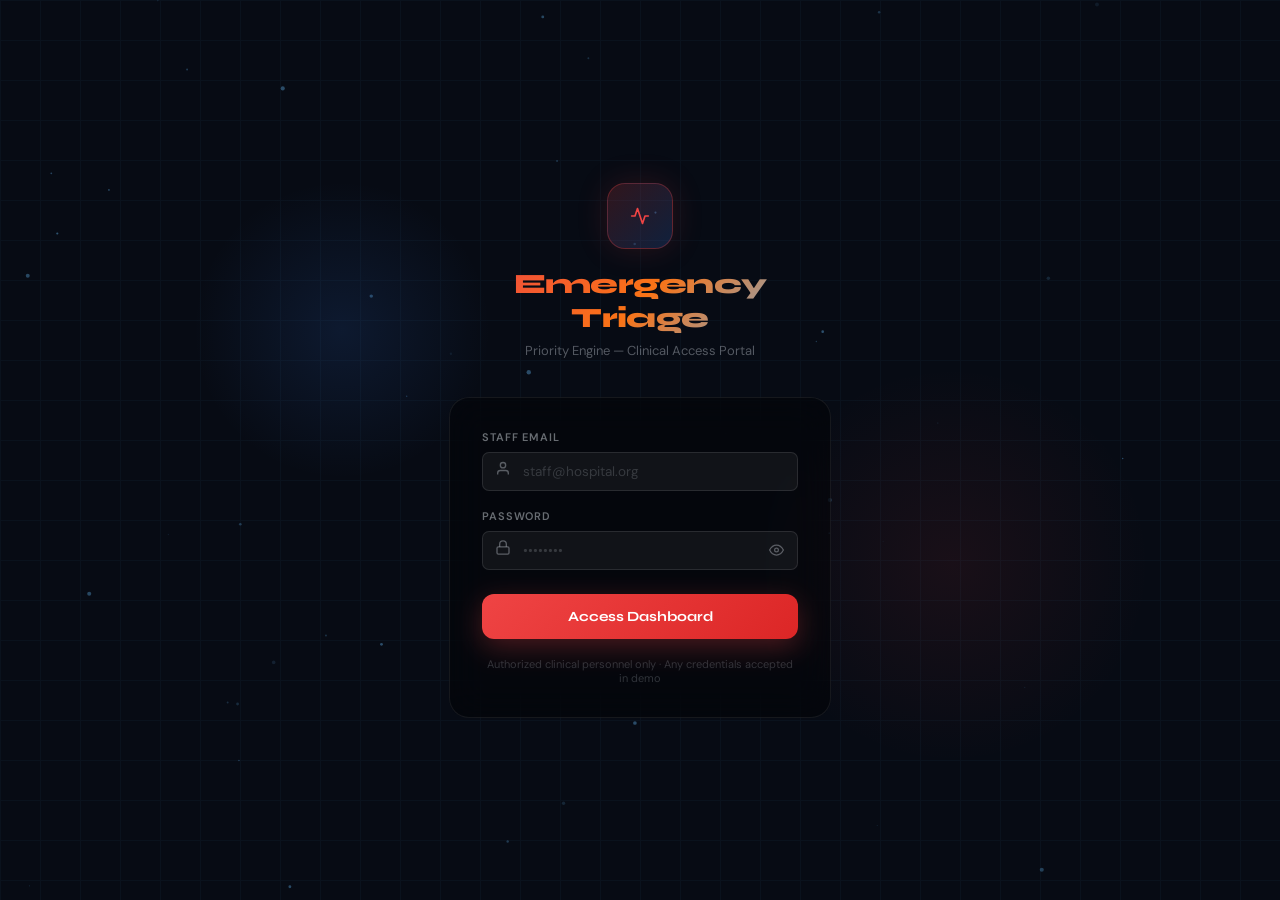
==== frontend/login.html @ f2943d5f "Triage Engine with Spring Boot" ====
<!DOCTYPE html>
<html lang="en">
<head>
  <meta charset="UTF-8" />
  <meta name="viewport" content="width=device-width, initial-scale=1.0" />
  <title>Emergency Triage — Clinical Access Portal</title>
  <meta name="description" content="Secure login for Emergency Triage Priority Engine clinical staff." />
  <link rel="stylesheet" href="style.css" />
  <script>
    // Already logged in? Go to dashboard
    (function(){
      if (localStorage.getItem('triage_user')) window.location.href = 'index.html';
    })();
  </script>
</head>
<body>
<div class="login-page" id="login-page">
  <canvas id="login-canvas" class="login-canvas"></canvas>
  <div class="login-bg-grid"></div>
  <div class="login-orb-1"></div>
  <div class="login-orb-2"></div>

  <div class="login-box fade-up">
    <!-- Logo -->
    <div class="login-logo">
      <div class="login-logo-icon">
        <svg viewBox="0 0 24 24" fill="none" stroke="currentColor" stroke-width="2" stroke-linecap="round" stroke-linejoin="round">
          <polyline points="22 12 18 12 15 21 9 3 6 12 2 12"/>
        </svg>
      </div>
      <h1 class="login-title">Emergency Triage</h1>
      <p class="login-subtitle">Priority Engine — Clinical Access Portal</p>
    </div>

    <!-- Form Card -->
    <div class="login-form-card">

      <!-- Error message -->
      <div class="login-error" id="login-error" style="display:none"></div>

      <!-- Staff Email -->
      <label class="login-label" for="email">Staff Email</label>
      <div class="login-input-wrap" style="margin-bottom:18px">
        <span class="login-input-icon">
          <svg viewBox="0 0 24 24" fill="none" stroke="currentColor" stroke-width="2">
            <path d="M20 21v-2a4 4 0 0 0-4-4H8a4 4 0 0 0-4 4v2"/>
            <circle cx="12" cy="7" r="4"/>
          </svg>
        </span>
        <input
          type="email" id="email" placeholder="staff@hospital.org"
          class="login-input"
          autocomplete="email"
        />
      </div>

      <!-- Password -->
      <label class="login-label" for="password">Password</label>
      <div class="login-input-wrap" style="margin-bottom:24px; position:relative">
        <span class="login-input-icon">
          <svg viewBox="0 0 24 24" fill="none" stroke="currentColor" stroke-width="2">
            <rect x="3" y="11" width="18" height="11" rx="2" ry="2"/>
            <path d="M7 11V7a5 5 0 0 1 10 0v4"/>
          </svg>
        </span>
        <input
          type="password" id="password" placeholder="••••••••"
          class="login-input-pass"
          autocomplete="current-password"
        />
        <button class="login-password-icon" id="toggle-pass" type="button" title="Toggle password">
          <svg id="eye-icon" viewBox="0 0 24 24" fill="none" stroke="currentColor" stroke-width="2">
            <path d="M1 12s4-8 11-8 11 8 11 8-4 8-11 8-11-8-11-8z"/>
            <circle cx="12" cy="12" r="3"/>
          </svg>
        </button>
      </div>

      <!-- Submit -->
      <button class="btn-login" id="btn-login" type="button">
        Access Dashboard
      </button>

      <p class="login-note">Authorized clinical personnel only · Any credentials accepted in demo</p>
    </div>
  </div>
</div>

<!-- Toast -->
<div class="toast-container" id="toast-container"></div>

<script>
// ── Particle canvas ────────────────────────────────────────────────────
(function() {
  const canvas = document.getElementById('login-canvas');
  const ctx = canvas.getContext('2d');
  function resize() { canvas.width = window.innerWidth; canvas.height = window.innerHeight; }
  resize();
  window.addEventListener('resize', resize);
  const particles = Array.from({ length: 50 }, () => ({
    x: Math.random() * canvas.width,
    y: Math.random() * canvas.height,
    vx: (Math.random() - 0.5) * 0.4,
    vy: (Math.random() - 0.5) * 0.4,
    r: Math.random() * 1.8 + 0.4,
    o: Math.random() * 0.35 + 0.08,
  }));
  function draw() {
    ctx.clearRect(0, 0, canvas.width, canvas.height);
    particles.forEach(p => {
      p.x += p.vx; p.y += p.vy;
      if (p.x < 0) p.x = canvas.width;
      if (p.x > canvas.width) p.x = 0;
      if (p.y < 0) p.y = canvas.height;
      if (p.y > canvas.height) p.y = 0;
      ctx.beginPath();
      ctx.arc(p.x, p.y, p.r, 0, Math.PI * 2);
      ctx.fillStyle = `rgba(99,179,237,${p.o})`;
      ctx.fill();
    });
    requestAnimationFrame(draw);
  }
  draw();
})();

// ── Toggle password ────────────────────────────────────────────────────
const passInput = document.getElementById('password');
const eyeIcon = document.getElementById('eye-icon');
document.getElementById('toggle-pass').addEventListener('click', () => {
  const show = passInput.type === 'password';
  passInput.type = show ? 'text' : 'password';
  eyeIcon.innerHTML = show
    ? '<path d="M17.94 17.94A10.07 10.07 0 0 1 12 20c-7 0-11-8-11-8a18.45 18.45 0 0 1 5.06-5.94"/><path d="M9.9 4.24A9.12 9.12 0 0 1 12 4c7 0 11 8 11 8a18.5 18.5 0 0 1-2.16 3.19"/><line x1="1" y1="1" x2="23" y2="23"/>'
    : '<path d="M1 12s4-8 11-8 11 8 11 8-4 8-11 8-11-8-11-8z"/><circle cx="12" cy="12" r="3"/>';
});

// ── Toast ──────────────────────────────────────────────────────────────
function showToast(type, msg) {
  const cont = document.getElementById('toast-container');
  const t = document.createElement('div');
  t.className = `toast toast-${type} slide-in`;
  t.innerHTML = `
    <span class="toast-icon">
      ${type === 'error'
        ? '<svg width="14" height="14" viewBox="0 0 24 24" fill="none" stroke="currentColor" stroke-width="2"><line x1="18" y1="6" x2="6" y2="18"/><line x1="6" y1="6" x2="18" y2="18"/></svg>'
        : '<svg width="14" height="14" viewBox="0 0 24 24" fill="none" stroke="currentColor" stroke-width="2"><polyline points="20 6 9 16 4 11"/></svg>'}
    </span>
    <span class="toast-msg">${msg}</span>`;
  cont.appendChild(t);
  t.addEventListener('click', () => t.remove());
  setTimeout(() => t.remove(), 4000);
}

// ── Login logic ────────────────────────────────────────────────────────
const btn = document.getElementById('btn-login');
const emailEl = document.getElementById('email');
const errEl = document.getElementById('login-error');

function setLoading(on) {
  if (on) {
    btn.disabled = true;
    btn.innerHTML = `
      <span class="spin" style="width:16px;height:16px;border:2px solid rgba(255,255,255,0.25);border-top-color:#fff;border-radius:50%;display:inline-block"></span>
      Authenticating...`;
  } else {
    btn.disabled = false;
    btn.textContent = 'Access Dashboard';
  }
}

async function doLogin() {
  const email = emailEl.value.trim();
  const pass  = passInput.value;
  errEl.style.display = 'none';
  if (!email || !pass) {
    errEl.textContent = 'Please enter your credentials';
    errEl.style.display = 'block'; return;
  }
  setLoading(true);
  // Demo: try backend, fall back to mock
  try {
    const res = await fetch('http://localhost:8080/api/auth/login', {
      method: 'POST',
      headers: { 'Content-Type': 'application/json' },
      body: JSON.stringify({ email, password: pass }),
      signal: AbortSignal.timeout(3000),
    });
    if (!res.ok) throw new Error('Invalid credentials');
    const data = await res.json();
    localStorage.setItem('triage_user', JSON.stringify({
      email,
      name: data.name || data.username || 'Dr. Rivera',
      role: data.role || 'Emergency Physician',
      token: data.token || '',
    }));
  } catch {
    // Demo fallback — enforce admin@123 as requested
    await new Promise(r => setTimeout(r, 1200));
    if (pass !== 'admin@123') {
      errEl.textContent = 'Invalid credentials. Hint: use admin@123';
      errEl.style.display = 'block';
      setLoading(false);
      return;
    }
    localStorage.setItem('triage_user', JSON.stringify({
      email,
      name: email.split('@')[0].replace(/[._]/g,' ').replace(/\b\w/g, c => c.toUpperCase()),
      role: 'Emergency Physician',
      token: 'demo',
    }));
  }
  setLoading(false);
  showToast('success', 'Access granted — redirecting to dashboard');
  setTimeout(() => { window.location.href = 'index.html'; }, 700);
}

btn.addEventListener('click', doLogin);
[emailEl, passInput].forEach(el => el.addEventListener('keydown', e => e.key === 'Enter' && doLogin()));
</script>
</body>
</html>
---- frontend/style.css ----
/* ─── FONTS ──────────────────────────────────────────────────────────────────── */
@import url('https://fonts.googleapis.com/css2?family=Syne:wght@400;600;700;800&family=DM+Sans:ital,wght@0,300;0,400;0,500;0,600;1,400&display=swap');

/* ─── RESET & BASE ───────────────────────────────────────────────────────────── */
*, *::before, *::after { box-sizing: border-box; margin: 0; padding: 0; }

@import url('https://fonts.googleapis.com/css2?family=DM+Sans:wght@400;500;600;700&family=Syne:wght@600;700;800&display=swap');

:root {
  --bg:          #070b14;
  --bg2:         #0d1220;
  --surface:     rgba(255,255,255,0.04);
  --surface2:    rgba(255,255,255,0.07);
  --border:      rgba(255,255,255,0.08);
  --border2:     rgba(255,255,255,0.13);
  --text:        #e2e8f0;
  --text2:       rgba(226,232,240,0.65);
  --text3:       rgba(226,232,240,0.35);
  --text4:       rgba(226,232,240,0.18);

  --critical:    #ef4444;
  --critical-bg: rgba(239,68,68,0.12);
  --critical-bd: rgba(239,68,68,0.35);
  --critical-t:  #fca5a5;

  --high:        #f97316;
  --high-bg:     rgba(249,115,22,0.12);
  --high-bd:     rgba(249,115,22,0.35);
  --high-t:      #fdba74;

  --medium:      #eab308;
  --medium-bg:   rgba(234,179,8,0.12);
  --medium-bd:   rgba(234,179,8,0.35);
  --medium-t:    #fde047;

  --low:         #22c55e;
  --low-bg:      rgba(34,197,94,0.12);
  --low-bd:      rgba(34,197,94,0.35);
  --low-t:       #86efac;

  --blue:        #63b3ed;
  --blue-bg:     rgba(99,179,237,0.12);
  --blue-bd:     rgba(99,179,237,0.3);

  --radius:      16px;
  --radius-sm:   10px;
  --radius-xs:   7px;
  --nav-w:       240px;
  --topbar-h:    62px;
}

html { scroll-behavior: smooth; }

body {
  font-family: 'DM Sans', sans-serif;
  background: var(--bg);
  color: var(--text);
  min-height: 100vh;
  overflow-x: hidden;
}

/* ─── SCROLLBAR ──────────────────────────────────────────────────────────────── */
::-webkit-scrollbar { width: 5px; height: 5px; }
::-webkit-scrollbar-track { background: rgba(255,255,255,0.02); }
::-webkit-scrollbar-thumb { background: rgba(255,255,255,0.1); border-radius: 99px; }

/* ─── ANIMATIONS ─────────────────────────────────────────────────────────────── */
@keyframes pulse-ring {
  0%   { box-shadow: 0 0 0 0 rgba(239,68,68,0.6); }
  70%  { box-shadow: 0 0 0 14px rgba(239,68,68,0); }
  100% { box-shadow: 0 0 0 0 rgba(239,68,68,0); }
}
@keyframes fade-up {
  from { opacity:0; transform:translateY(20px); }
  to   { opacity:1; transform:translateY(0); }
}
@keyframes scale-in {
  from { opacity:0; transform:scale(0.88); }
  to   { opacity:1; transform:scale(1); }
}
@keyframes spin { to { transform:rotate(360deg); } }
@keyframes blink { 0%,100%{opacity:1} 50%{opacity:0.3} }
@keyframes float {
  0%,100% { transform:translateY(0px); }
  50%     { transform:translateY(-8px); }
}
@keyframes slide-in-right {
  from { opacity:0; transform:translateX(40px); }
  to   { opacity:1; transform:translateX(0); }
}
@keyframes bar-grow {
  from { transform:scaleY(0); }
  to   { transform:scaleY(1); }
}
@keyframes shimmer {
  0%   { background-position:-200% 0; }
  100% { background-position:200% 0; }
}

.pulse-critical { animation: pulse-ring 1.8s ease-in-out infinite; }
.fade-up        { animation: fade-up 0.5s ease forwards; }
.scale-in       { animation: scale-in 0.4s cubic-bezier(.175,.885,.32,1.275) forwards; }
.spin           { animation: spin 0.8s linear infinite; }
.blink          { animation: blink 1.4s ease infinite; }
.float          { animation: float 3s ease-in-out infinite; }
.slide-in       { animation: slide-in-right 0.45s ease forwards; }

/* ─── GLASS UTILITIES ────────────────────────────────────────────────────────── */
.glass {
  background: var(--surface);
  border: 1px solid var(--border);
  backdrop-filter: blur(12px);
}
.glass-dark {
  background: rgba(0,0,0,0.35);
  border: 1px solid rgba(255,255,255,0.06);
  backdrop-filter: blur(16px);
}

/* ─── GRID BACKGROUND ────────────────────────────────────────────────────────── */
.bg-grid {
  position: fixed; inset: 0; pointer-events: none; z-index: 0;
  opacity: 0.025;
  background-image:
    linear-gradient(rgba(99,179,237,1) 1px, transparent 1px),
    linear-gradient(90deg, rgba(99,179,237,1) 1px, transparent 1px);
  background-size: 60px 60px;
}

/* ─── LAYOUT ─────────────────────────────────────────────────────────────────── */
.app-shell {
  display: flex;
  min-height: 100vh;
  position: relative;
}

/* ─── SIDEBAR ────────────────────────────────────────────────────────────────── */
.sidebar {
  width: var(--nav-w);
  min-height: 100vh;
  background: rgba(0,0,0,0.4);
  border-right: 1px solid var(--border);
  backdrop-filter: blur(20px);
  display: flex;
  flex-direction: column;
  position: fixed;
  top: 0; left: 0; bottom: 0;
  z-index: 200;
  transition: transform 0.3s cubic-bezier(.4,0,.2,1);
}

.sidebar-brand {
  display: flex;
  align-items: center;
  gap: 12px;
  padding: 22px 20px 18px;
  border-bottom: 1px solid var(--border);
}
.brand-icon {
  width: 36px; height: 36px;
  border-radius: 10px;
  background: linear-gradient(135deg, rgba(239,68,68,0.25), rgba(59,130,246,0.2));
  border: 1px solid rgba(239,68,68,0.3);
  display: flex; align-items: center; justify-content: center;
  color: var(--critical);
  box-shadow: 0 0 20px rgba(239,68,68,0.12);
}
.brand-icon svg { width: 18px; height: 18px; }
.brand-name {
  font-family: 'Syne', sans-serif;
  font-weight: 800; font-size: 17px;
  letter-spacing: -0.02em;
  background: linear-gradient(135deg, #ef4444, #f97316, #63b3ed);
  -webkit-background-clip: text; -webkit-text-fill-color: transparent;
  background-clip: text;
}
.brand-sub {
  font-size: 10px;
  color: var(--text3);
  display: block;
  margin-top: 1px;
}

.sidebar-nav {
  flex: 1;
  padding: 14px 12px;
  display: flex;
  flex-direction: column;
  gap: 3px;
}
.nav-item {
  display: flex; align-items: center; gap: 10px;
  padding: 10px 12px;
  border-radius: var(--radius-sm);
  color: var(--text2);
  text-decoration: none;
  font-size: 13.5px; font-weight: 500;
  transition: all 0.18s;
  position: relative;
  cursor: pointer;
}
.nav-item:hover {
  background: var(--surface2);
  color: var(--text);
  box-shadow: 0 4px 20px rgba(99,179,237,0.08); /* soft glow */
}
.nav-icon { width: 18px; height: 18px; display: flex; align-items: center; }
.nav-icon svg { width: 18px; height: 18px; }
.nav-badge {
  margin-left: auto;
  background: var(--critical-bg);
  border: 1px solid var(--critical-bd);
  color: var(--critical-t);
  font-size: 10px; font-weight: 700;
  padding: 1px 7px; border-radius: 99px;
}
.nav-badge.urgent-badge { background: var(--critical-bg); color: var(--critical-t); }
.nav-indicator {
  position: absolute; right: 0; top: 50%; transform: translateY(-50%);
  width: 3px; height: 0; border-radius: 2px;
  background: var(--blue);
  transition: height 0.2s;
}
.nav-item.active .nav-indicator { height: 60%; }

.sidebar-footer {
  padding: 14px 16px;
  border-top: 1px solid var(--border);
  display: flex; flex-direction: column; gap: 10px;
}
.user-chip {
  display: flex; align-items: center; gap: 10px;
  padding: 10px 10px;
  border-radius: var(--radius-sm);
  background: var(--surface);
  border: 1px solid var(--border);
}
.user-avatar {
  width: 34px; height: 34px; border-radius: 50%;
  background: linear-gradient(135deg, #3b82f6, #8b5cf6);
  display: flex; align-items: center; justify-content: center;
  font-size: 12px; font-weight: 700;
  color: #fff; flex-shrink: 0;
}
.user-name { font-size: 12.5px; font-weight: 600; color: var(--text); }
.user-role { font-size: 10px; color: var(--text3); margin-top: 1px; }

.btn-logout {
  display: flex; align-items: center; gap: 7px;
  padding: 8px 12px; border-radius: var(--radius-xs);
  background: var(--surface); border: 1px solid var(--border);
  color: var(--text2); font-size: 12px; font-weight: 500;
  cursor: pointer; transition: all 0.2s;
  font-family: 'DM Sans', sans-serif;
  width: 100%; justify-content: center;
}
.btn-logout svg { width: 15px; height: 15px; }
.btn-logout:hover {
  background: rgba(239,68,68,0.1);
  border-color: rgba(239,68,68,0.3);
  color: var(--critical-t);
}

.connection-status {
  display: flex; align-items: center; gap: 7px;
  font-size: 11px; color: var(--text3);
  padding: 2px 0;
}
.status-dot {
  width: 7px; height: 7px; border-radius: 50%;
  background: var(--low);
  animation: blink 2s ease infinite;
}
.sidebar-time {
  font-size: 11px; font-family: monospace;
  color: var(--text4); text-align: center;
}

/* ─── MAIN CONTENT ───────────────────────────────────────────────────────────── */
.main-content {
  margin-left: var(--nav-w);
  flex: 1;
  min-height: 100vh;
  display: flex;
  flex-direction: column;
  position: relative;
  z-index: 1;
}

/* ─── TOPBAR ─────────────────────────────────────────────────────────────────── */
.topbar {
  position: sticky; top: 0; z-index: 100;
  height: var(--topbar-h);
  background: rgba(7,11,20,0.88);
  border-bottom: 1px solid var(--border);
  backdrop-filter: blur(20px);
  display: flex; align-items: center;
  justify-content: space-between;
  padding: 0 28px;
}
.topbar-left { display: flex; align-items: center; gap: 14px; }
.menu-toggle {
  width: 34px; height: 34px; border-radius: var(--radius-xs);
  background: var(--surface); border: 1px solid var(--border);
  color: var(--text2); cursor: pointer;
  display: flex; align-items: center; justify-content: center;
  transition: all 0.18s; display: none;
}
.menu-toggle svg { width: 18px; height: 18px; }
.menu-toggle:hover { background: var(--surface2); color: var(--text); }

.page-breadcrumb {
  display: flex; align-items: center; gap: 8px;
  font-size: 13px;
}
.breadcrumb-home {
  font-family: 'Syne', sans-serif; font-weight: 700; font-size: 15px;
  background: linear-gradient(135deg, #ef4444, #f97316, #63b3ed);
  -webkit-background-clip: text; -webkit-text-fill-color: transparent;
  background-clip: text;
}
.breadcrumb-sep { color: var(--text4); font-size: 16px; }
.breadcrumb-current { color: var(--text2); font-weight: 500; }

.topbar-right { display: flex; align-items: center; gap: 14px; }
.topbar-date { font-size: 12px; font-family: monospace; color: var(--text3); }

.btn-refresh {
  width: 34px; height: 34px; border-radius: var(--radius-xs);
  background: var(--surface); border: 1px solid var(--border);
  color: var(--text2); cursor: pointer;
  display: flex; align-items: center; justify-content: center;
  transition: all 0.18s;
}
.btn-refresh svg { width: 15px; height: 15px; }
.btn-refresh:hover { background: var(--surface2); color: var(--text); }

/* Live dot in topbar */
.topbar-live {
  display: flex; align-items: center; gap: 7px;
  font-size: 11px; color: var(--text3);
}
.live-dot {
  width: 7px; height: 7px; border-radius: 50%;
  background: var(--low);
  animation: blink 1.4s ease infinite;
}

/* ─── PAGES ──────────────────────────────────────────────────────────────────── */
.pages-container { flex: 1; padding: 28px 28px 40px; }
.page { display: none; animation: fade-up 0.4s ease forwards; }
.page.active { display: block; }

.page-header {
  display: flex; align-items: flex-start; justify-content: space-between;
  margin-bottom: 26px;
}
.page-title {
  font-family: 'Syne', sans-serif; font-weight: 800;
  font-size: 26px; letter-spacing: -0.02em; color: var(--text);
  display: flex; align-items: center; gap: 12px;
}
.page-subtitle { font-size: 13px; color: var(--text3); margin-top: 5px; }

/* ─── BUTTONS ────────────────────────────────────────────────────────────────── */
.btn-primary {
  display: inline-flex; align-items: center; gap: 7px;
  padding: 10px 20px; border-radius: var(--radius-sm);
  background: linear-gradient(135deg, #3b82f6, #2563eb);
  color: #fff; border: none; cursor: pointer;
  font-size: 13px; font-weight: 700;
  font-family: 'Syne', sans-serif;
  box-shadow: 0 6px 20px rgba(59,130,246,0.28);
  transition: all 0.2s;
}
.btn-primary:hover { transform: translateY(-1px); box-shadow: 0 10px 28px rgba(59,130,246,0.38); }
.btn-primary:disabled { opacity:0.5; cursor:not-allowed; transform:none; box-shadow:none; }

.btn-secondary {
  display: inline-flex; align-items: center; gap: 7px;
  padding: 10px 18px; border-radius: var(--radius-sm);
  background: var(--surface); border: 1px solid var(--border2);
  color: var(--text2); cursor: pointer;
  font-size: 13px; font-weight: 500; font-family: 'DM Sans', sans-serif;
  transition: all 0.18s;
}
.btn-secondary:hover { background: var(--surface2); color: var(--text); }

.btn-outline-sm {
  padding: 6px 14px; border-radius: var(--radius-xs);
  background: var(--surface); border: 1px solid var(--border);
  color: var(--text3); font-size: 11px; cursor: pointer;
  transition: all 0.18s; font-family: 'DM Sans', sans-serif;
}
.btn-outline-sm:hover { background: var(--surface2); color: var(--text); }

/* ─── STAT CARDS ─────────────────────────────────────────────────────────────── */
.stats-grid {
  display: grid;
  grid-template-columns: repeat(5, 1fr);
  gap: 14px;
  margin-bottom: 24px;
}
.stat-card {
  background: var(--surface);
  border: 1px solid rgba(255,255,255,0.07);
  border-radius: var(--radius);
  padding: 18px 20px;
  display: flex; align-items: center; gap: 16px;
  transition: transform 0.3s cubic-bezier(.25,.46,.45,.94), box-shadow 0.3s, border-color 0.3s;
  cursor: default;
  backdrop-filter: blur(16px);
  animation: fade-up 0.5s cubic-bezier(0.16,1,0.3,1) backwards;
}
.stat-card.stat-total { animation-delay: 0.05s; }
.stat-card.stat-critical { animation-delay: 0.1s; }
.stat-card.stat-high { animation-delay: 0.15s; }
.stat-card.stat-medium { animation-delay: 0.2s; }
.stat-card.stat-low { animation-delay: 0.25s; }

.stat-card:hover { transform: translateY(-5px); border-color: rgba(255,255,255,0.15); }
.stat-card.stat-total:hover { box-shadow: 0 16px 40px rgba(99,179,237,0.2); }
.stat-card.stat-critical:hover { box-shadow: 0 16px 40px rgba(239,68,68,0.2); }
.stat-card.stat-high:hover { box-shadow: 0 16px 40px rgba(249,115,22,0.2); }
.stat-card.stat-medium:hover { box-shadow: 0 16px 40px rgba(234,179,8,0.2); }
.stat-card.stat-low:hover { box-shadow: 0 16px 40px rgba(34,197,94,0.2); }

.stat-icon {
  width: 48px; height: 48px; border-radius: 12px;
  display: flex; align-items: center; justify-content: center;
  flex-shrink: 0; box-shadow: inset 0 2px 5px rgba(255,255,255,0.05);
}
.stat-icon svg { width: 18px; height: 18px; }
.stat-total .stat-icon    { background: var(--blue-bg); border: 1px solid var(--blue-bd); color: var(--blue); }
.stat-critical .stat-icon { background: var(--critical-bg); border: 1px solid var(--critical-bd); color: var(--critical); }
.stat-high .stat-icon     { background: var(--high-bg); border: 1px solid var(--high-bd); color: var(--high); }
.stat-medium .stat-icon   { background: var(--medium-bg); border: 1px solid var(--medium-bd); color: var(--medium); }
.stat-low .stat-icon      { background: var(--low-bg); border: 1px solid var(--low-bd); color: var(--low); }

.stat-value {
  font-family: 'Syne', sans-serif; font-weight: 800; font-size: 26px;
}
.stat-total .stat-value    { color: var(--blue); }
.stat-critical .stat-value { color: var(--critical); }
.stat-high .stat-value     { color: var(--high); }
.stat-medium .stat-value   { color: var(--medium); }
.stat-low .stat-value      { color: var(--low); }

.stat-label { font-size: 11px; color: var(--text3); margin-top: 2px; }

/* ─── CARD / GLASS PANELS ────────────────────────────────────────────────────── */
.card {
  background: var(--surface);
  border: 1px solid rgba(255,255,255,0.07);
  border-radius: var(--radius);
  backdrop-filter: blur(16px);
  box-shadow: 0 8px 32px rgba(0,0,0,0.2);
  animation: fade-up 0.6s cubic-bezier(0.16,1,0.3,1) backwards;
  animation-delay: 0.3s;
}
.card-header {
  padding: 18px 22px 14px;
  border-bottom: 1px solid rgba(255,255,255,0.06);
  display: flex; align-items: center; justify-content: space-between;
}
.card-header h3 {
  font-family: 'Syne', sans-serif; font-weight: 700; font-size: 14.5px;
}
.card-badge {
  font-size: 10px; font-weight: 700;
  padding: 3px 10px; border-radius: 99px;
  background: var(--low-bg); border: 1px solid var(--low-bd);
  color: var(--low-t); letter-spacing: 0.06em;
  animation: blink 2.5s ease infinite;
}

/* ─── DASHBOARD ROW ──────────────────────────────────────────────────────────── */
.dashboard-row {
  display: grid;
  grid-template-columns: 1fr 320px;
  gap: 18px;
  margin-bottom: 18px;
}

/* ─── PRIORITY DISTRIBUTION CHART ───────────────────────────────────────────── */
.distribution-chart { padding: 18px 22px 20px; }
.dist-bar-wrap {
  display: flex; align-items: center; gap: 12px;
  margin-bottom: 14px;
}
.dist-label {
  font-size: 10px; font-weight: 700;
  width: 64px; letter-spacing: 0.06em;
  font-family: 'Syne', sans-serif;
}
.dist-label.critical { color: var(--critical); }
.dist-label.high     { color: var(--high); }
.dist-label.medium   { color: var(--medium); }
.dist-label.low      { color: var(--low); }

.dist-track {
  flex: 1; height: 8px; border-radius: 99px;
  background: rgba(255,255,255,0.05);
  overflow: hidden;
}
.dist-fill {
  height: 100%; border-radius: 99px;
  width: 0; transition: width 1s cubic-bezier(.25,.46,.45,.94);
}
.dcritical { background: linear-gradient(90deg, var(--critical), rgba(239,68,68,0.4)); box-shadow: 0 0 8px rgba(239,68,68,0.3); }
.dhigh     { background: linear-gradient(90deg, var(--high),     rgba(249,115,22,0.4)); box-shadow: 0 0 8px rgba(249,115,22,0.3); }
.dmedium   { background: linear-gradient(90deg, var(--medium),   rgba(234,179,8,0.4));  box-shadow: 0 0 8px rgba(234,179,8,0.3); }
.dlow      { background: linear-gradient(90deg, var(--low),      rgba(34,197,94,0.4));  box-shadow: 0 0 8px rgba(34,197,94,0.3); }

.dist-count { font-size: 12px; font-weight: 700; min-width: 24px; text-align: right; color: var(--text2); }

/* ─── QUICK ACTIONS ──────────────────────────────────────────────────────────── */
.quick-actions { padding: 14px 16px; display: flex; flex-direction: column; gap: 8px; }
.qa-btn {
  display: flex; align-items: center; gap: 12px;
  padding: 12px 14px; border-radius: var(--radius-sm);
  border: 1px solid var(--border); background: var(--surface2);
  color: var(--text2); cursor: pointer; text-align: left;
  transition: all 0.18s; font-family: 'DM Sans', sans-serif;
  width: 100%;
}
.qa-btn svg { width: 16px; height: 16px; flex-shrink: 0; }
.qa-btn:hover { transform: translateX(4px); }
.qa-submit:hover  { border-color: var(--blue-bd);     color: var(--blue);     background: var(--blue-bg); }
.qa-critical:hover{ border-color: var(--critical-bd); color: var(--critical-t); background: var(--critical-bg); }
.qa-urgent:hover  { border-color: var(--high-bd);     color: var(--high-t);   background: var(--high-bg); }
.qa-all:hover     { border-color: var(--border2);     color: var(--text); }

.qa-title { font-size: 12.5px; font-weight: 600; }
.qa-sub   { font-size: 10.5px; color: var(--text3); margin-top: 1px; }

/* ─── RECENT CASES TABLE ─────────────────────────────────────────────────────── */
.cases-list { display: flex; flex-direction: column; }

.case-row {
  display: grid;
  grid-template-columns: 100px 100px 1fr 120px 90px 60px;
  align-items: center;
  padding: 13px 22px;
  border-bottom: 1px solid rgba(255,255,255,0.04);
  cursor: pointer;
  transition: background 0.18s;
  gap: 8px;
}
.case-row:last-child { border-bottom: none; }
.case-row:hover { background: rgba(255,255,255,0.03); }

.case-id {
  font-family: monospace; font-size: 12.5px;
  font-weight: 700; color: var(--blue);
}
.case-age { font-size: 13px; color: var(--text2); }
.case-symptoms {
  font-size: 12.5px; color: var(--text3);
  overflow: hidden; text-overflow: ellipsis; white-space: nowrap;
}
.case-time { font-size: 11px; font-family: monospace; color: var(--text4); }

.case-row-header {
  display: grid;
  grid-template-columns: 100px 100px 1fr 120px 90px 60px;
  padding: 10px 22px;
  border-bottom: 1px solid rgba(255,255,255,0.06);
  background: rgba(255,255,255,0.02);
  gap: 8px;
}
.case-row-header span {
  font-size: 10px; font-weight: 600;
  color: var(--text3);
  letter-spacing: 0.08em; text-transform: uppercase;
}

/* compact variant (dashboard recent) */
.cases-list.compact .case-row {
  grid-template-columns: 90px 60px 1fr 110px 80px;
  padding: 11px 18px;
}
.cases-list.compact .case-row-header {
  grid-template-columns: 90px 60px 1fr 110px 80px;
  padding: 8px 18px;
}

/* ─── PRIORITY BADGES ────────────────────────────────────────────────────────── */
.badge {
  display: inline-flex; align-items: center; gap: 5px;
  padding: 4px 11px; border-radius: 99px;
  font-size: 11px; font-weight: 700;
  font-family: 'Syne', sans-serif;
  letter-spacing: 0.04em;
}
.badge-lg {
  padding: 10px 24px; font-size: 16px;
}
.badge-critical { background: var(--critical-bg); border: 1px solid var(--critical-bd); color: var(--critical); }
.badge-high     { background: var(--high-bg);     border: 1px solid var(--high-bd);     color: var(--high); }
.badge-medium   { background: var(--medium-bg);   border: 1px solid var(--medium-bd);   color: var(--medium); }
.badge-low      { background: var(--low-bg);       border: 1px solid var(--low-bd);       color: var(--low); }

.badge-dot {
  width: 6px; height: 6px; border-radius: 50%;
  display: inline-block;
}
.badge-critical .badge-dot { background: var(--critical); animation: blink 1.2s ease infinite; }

/* ─── FORM ───────────────────────────────────────────────────────────────────── */
.form-layout {
  display: grid;
  grid-template-columns: 1fr 320px;
  gap: 20px;
  align-items: start;
}
.form-card {
  background: var(--surface);
  border: 1px solid rgba(255,255,255,0.07);
  border-radius: var(--radius);
  padding: 24px 28px;
  margin-bottom: 20px;
  backdrop-filter: blur(16px);
  box-shadow: 0 8px 32px rgba(0,0,0,0.2);
  animation: fade-up 0.5s cubic-bezier(0.16,1,0.3,1) backwards;
}
.form-card:nth-child(1) { animation-delay: 0.1s; }
.form-card:nth-child(2) { animation-delay: 0.2s; }
.form-card:nth-child(3) { animation-delay: 0.3s; }

.form-section-header {
  display: flex; align-items: center; gap: 14px;
  margin-bottom: 22px;
}
.section-icon {
  width: 38px; height: 38px; border-radius: 10px;
  display: flex; align-items: center; justify-content: center;
}
.section-icon svg { width: 16px; height: 16px; }
.icon-blue   { background: var(--blue-bg);     border: 1px solid var(--blue-bd);     color: var(--blue); }
.icon-red    { background: var(--critical-bg); border: 1px solid var(--critical-bd); color: var(--critical); }
.icon-orange { background: var(--high-bg);     border: 1px solid var(--high-bd);     color: var(--high); }

.form-section-header h3 {
  font-family: 'Syne', sans-serif; font-weight: 700; font-size: 14px;
}
.form-section-header p { font-size: 11px; color: var(--text3); margin-top: 2px; }

.form-grid {
  display: grid;
  grid-template-columns: 1fr 1fr;
  gap: 14px 18px;
}
.form-grid.vitals-grid { grid-template-columns: repeat(3, 1fr); }
.span-2 { grid-column: span 2; }

.form-group { display: flex; flex-direction: column; gap: 5px; }
label {
  font-size: 11px; font-weight: 600;
  color: var(--text3); letter-spacing: 0.06em; text-transform: uppercase;
}
.required { color: var(--critical); }

input, textarea, select {
  background: rgba(255,255,255,0.05) !important;
  border: 1px solid rgba(255,255,255,0.1) !important;
  color: var(--text) !important;
  border-radius: var(--radius-xs);
  padding: 10px 13px;
  font-family: 'DM Sans', sans-serif;
  font-size: 13.5px;
  width: 100%;
  outline: none;
  transition: border-color 0.2s, box-shadow 0.2s;
  -webkit-appearance: none;
  appearance: none;
}
input:focus, textarea:focus, select:focus {
  border-color: rgba(99,179,237,0.5) !important;
  box-shadow: 0 0 0 3px rgba(99,179,237,0.1) !important;
}
input::placeholder, textarea::placeholder { color: var(--text4); }
select option { background: #0d1220; color: var(--text); }
textarea { resize: vertical; min-height: 80px; }

.input-unit-wrap { position: relative; }
.unit-badge {
  position: absolute; right: 11px; top: 50%; transform: translateY(-50%);
  font-size: 10px; font-weight: 700; color: var(--text3);
  letter-spacing: 0.05em;
  pointer-events: none;
}

.field-hint  { font-size: 10px; color: var(--text4); }
.field-error { font-size: 10.5px; color: var(--critical-t); min-height: 14px; }

.form-actions {
  display: flex; gap: 12px; justify-content: flex-end;
  padding-top: 4px;
}
.btn-submit {
  background: linear-gradient(135deg, #ef4444, #dc2626) !important;
  box-shadow: 0 6px 20px rgba(239,68,68,0.3) !important;
}
.btn-submit:hover { box-shadow: 0 10px 28px rgba(239,68,68,0.4) !important; }

/* Symptom tags */
.symptom-input-row { display: flex; gap: 8px; }
.btn-add-symptom {
  width: 40px; height: 40px; flex-shrink: 0;
  border-radius: var(--radius-xs);
  background: var(--blue-bg); border: 1px solid var(--blue-bd);
  color: var(--blue); cursor: pointer;
  display: flex; align-items: center; justify-content: center;
  transition: all 0.18s;
}
.btn-add-symptom svg { width: 14px; height: 14px; }
.btn-add-symptom:hover { background: rgba(99,179,237,0.2); }

.symptom-tags {
  display: flex; flex-wrap: wrap; gap: 6px;
  margin-top: 8px; min-height: 16px;
}
.symptom-tag {
  display: inline-flex; align-items: center; gap: 5px;
  padding: 4px 10px; border-radius: 99px;
  background: var(--blue-bg); border: 1px solid var(--blue-bd);
  color: var(--blue); font-size: 12px;
}
.symptom-tag button {
  background: none; border: none; cursor: pointer;
  color: var(--blue); display: flex; align-items: center;
  padding: 0; width: auto;
}
.symptom-suggestions {
  display: flex; flex-wrap: wrap; gap: 5px;
  margin-top: 6px;
}
.suggestion-btn {
  padding: 3px 9px; border-radius: 99px; font-size: 11px;
  background: var(--surface2); border: 1px solid var(--border);
  color: var(--text2); cursor: pointer; transition: all 0.14s;
  font-family: 'DM Sans', sans-serif;
}
.suggestion-btn:hover { background: var(--blue-bg); border-color: var(--blue-bd); color: var(--blue); }

.char-count { font-size: 10px; color: var(--text4); text-align: right; margin-top: 3px; }

/* Vital indicator */
.vital-group { position: relative; }
.vital-indicator {
  height: 3px; border-radius: 99px; margin-top: 4px;
  transition: background 0.3s, width 0.4s;
}

/* ─── SCORE PREVIEW PANEL ────────────────────────────────────────────────────── */
.score-preview-panel { position: sticky; top: calc(var(--topbar-h) + 20px); animation: fade-up 0.6s cubic-bezier(0.16,1,0.3,1) 0.4s backwards; }
.score-preview-card {
  background: var(--surface);
  border: 1px solid rgba(255,255,255,0.07);
  border-radius: var(--radius);
  padding: 26px;
  backdrop-filter: blur(16px);
  margin-bottom: 16px;
  box-shadow: 0 8px 32px rgba(0,0,0,0.2);
}
.score-preview-card h4 {
  font-family: 'Syne', sans-serif; font-weight: 700; font-size: 14.5px;
  text-align: center; margin-bottom: 20px;
}
.score-rings { display: flex; justify-content: center; margin-bottom: 16px; }
.score-ring-wrap { position: relative; width: 100px; height: 100px; }
.score-ring { width: 100%; height: 100%; transform: rotate(-90deg); }
.ring-bg { fill: none; stroke: rgba(255,255,255,0.06); stroke-width: 8; }
.ring-fg { fill: none; stroke: var(--blue); stroke-width: 8; stroke-linecap: round; transition: stroke-dasharray 0.8s cubic-bezier(.25,.46,.45,.94), stroke 0.4s; }
.ring-label {
  position: absolute; inset: 0; display: flex;
  flex-direction: column; align-items: center; justify-content: center;
}
.ring-score { font-family: 'Syne', sans-serif; font-weight: 800; font-size: 22px; }
.ring-sub { font-size: 9px; color: var(--text3); letter-spacing: 0.05em; margin-top: 1px; }

.preview-priority { text-align: center; margin: 10px 0; }
.preview-tips { font-size: 12px; color: var(--text3); text-align: center; }

.symptom-quick-pick {
  background: var(--surface);
  border: 1px solid var(--border);
  border-radius: var(--radius);
  padding: 16px 18px;
  backdrop-filter: blur(12px);
}
.symptom-quick-pick h5 {
  font-family: 'Syne', sans-serif; font-weight: 700; font-size: 12px;
  color: var(--text2); margin-bottom: 10px; letter-spacing: 0.04em;
}
.quick-symptom-btns { display: flex; flex-wrap: wrap; gap: 6px; }

/* ─── FILTER TABS ────────────────────────────────────────────────────────────── */
.filter-tabs {
  display: flex; gap: 6px; margin-bottom: 16px;
  background: var(--surface); border: 1px solid var(--border);
  border-radius: var(--radius-sm); padding: 5px;
  width: fit-content;
}
.filter-tab {
  padding: 7px 18px; border-radius: var(--radius-xs);
  font-size: 12px; font-weight: 600; cursor: pointer;
  border: none; background: none; color: var(--text2);
  transition: all 0.18s; font-family: 'DM Sans', sans-serif;
}
.filter-tab.active { background: var(--blue-bg); color: var(--blue); border: 1px solid var(--blue-bd); }
.filter-tab.critical-tab.active { background: var(--critical-bg); color: var(--critical-t); border-color: var(--critical-bd); }
.filter-tab.high-tab.active     { background: var(--high-bg);     color: var(--high-t);     border-color: var(--high-bd); }
.filter-tab.medium-tab.active   { background: var(--medium-bg);   color: var(--medium-t);   border-color: var(--medium-bd); }
.filter-tab.low-tab.active      { background: var(--low-bg);       color: var(--low-t);       border-color: var(--low-bd); }
.filter-tab:hover:not(.active)  { background: var(--surface2); color: var(--text); }

.search-row {
  display: flex; gap: 12px; margin-bottom: 14px;
  align-items: center;
}
.search-wrap {
  flex: 1; position: relative;
}
.search-icon {
  position: absolute; left: 12px; top: 50%; transform: translateY(-50%);
  color: var(--text3); pointer-events: none;
  width: 15px; height: 15px;
}
.search-wrap input { padding-left: 38px !important; }
.sort-wrap { flex-shrink: 0; }
.sort-wrap select { width: 160px; }

/* ─── URGENT ─────────────────────────────────────────────────────────────────── */
.urgent-title { color: var(--critical); }
.pulse-dot {
  width: 10px; height: 10px; border-radius: 50%;
  background: var(--critical);
  animation: pulse-ring 1.8s ease infinite;
  display: inline-block;
}
.urgent-alert-banner {
  display: flex; align-items: center; gap: 10px;
  padding: 12px 18px; border-radius: var(--radius-sm);
  background: rgba(239,68,68,0.08); border: 1px solid rgba(239,68,68,0.25);
  color: var(--critical-t); font-size: 13px; font-weight: 500;
  margin-bottom: 18px;
}
.urgent-alert-banner svg { flex-shrink: 0; }

/* ─── EMPTY STATE ────────────────────────────────────────────────────────────── */
.empty-state {
  display: flex; flex-direction: column; align-items: center;
  justify-content: center; padding: 60px 20px; gap: 14px;
  color: var(--text3); text-align: center;
}
.empty-state h4 { font-family: 'Syne', sans-serif; font-weight: 700; font-size: 16px; color: var(--text2); }
.empty-state p  { font-size: 13px; }

/* ─── SPINNER ────────────────────────────────────────────────────────────────── */
.loading-spinner {
  display: flex; align-items: center; justify-content: center;
  gap: 12px; padding: 40px; color: var(--text3); font-size: 13px;
}
.spinner {
  width: 20px; height: 20px; border-radius: 50%;
  border: 2px solid rgba(255,255,255,0.15);
  border-top-color: var(--blue);
  animation: spin 0.8s linear infinite;
}

/* ─── MODAL ──────────────────────────────────────────────────────────────────── */
.modal-overlay {
  position: fixed; inset: 0; z-index: 500;
  background: rgba(0,0,0,0.7); backdrop-filter: blur(8px);
  display: flex; align-items: center; justify-content: center;
  opacity: 0; pointer-events: none; transition: opacity 0.25s;
  padding: 20px;
}
.modal-overlay.open { opacity: 1; pointer-events: all; }
.modal {
  background: #0d1220;
  border: 1px solid var(--border2);
  border-radius: 20px;
  width: 100%; max-width: 580px;
  max-height: 88vh; overflow-y: auto;
  position: relative;
  animation: scale-in 0.3s cubic-bezier(.175,.885,.32,1.275);
}
.modal-close {
  position: absolute; top: 16px; right: 16px;
  width: 32px; height: 32px; border-radius: 8px;
  background: var(--surface2); border: 1px solid var(--border);
  color: var(--text2); cursor: pointer;
  display: flex; align-items: center; justify-content: center;
  transition: all 0.18s;
}
.modal-close svg { width: 14px; height: 14px; }
.modal-close:hover { background: rgba(239,68,68,0.12); color: var(--critical-t); }
.modal-inner { padding: 26px; }

/* ─── RESULT OVERLAY ─────────────────────────────────────────────────────────── */
.result-overlay {
  position: fixed; inset: 0; z-index: 600;
  background: rgba(0,0,0,0.75); backdrop-filter: blur(10px);
  display: flex; align-items: center; justify-content: center;
  opacity: 0; pointer-events: none; transition: opacity 0.3s;
  padding: 20px;
}
.result-overlay.open { opacity: 1; pointer-events: all; }
.result-card {
  background: var(--surface);
  border: 1px solid rgba(255,255,255,0.08);
  border-radius: 20px;
  width: 100%; max-width: 440px;
  position: relative;
  box-shadow: 0 16px 48px rgba(0,0,0,0.4);
  backdrop-filter: blur(20px);
  animation: scale-in 0.4s cubic-bezier(.175,.885,.32,1.275);
}
.result-close {
  position: absolute; top: 16px; right: 16px;
  width: 32px; height: 32px; border-radius: 8px;
  background: rgba(255,255,255,0.05); border: 1px solid rgba(255,255,255,0.1);
  color: var(--text3); cursor: pointer;
  display: flex; align-items: center; justify-content: center;
  transition: all 0.2s;
}
.result-close svg { width: 16px; height: 16px; }
.result-close:hover { background: rgba(239,68,68,0.15); color: #ef4444; border-color: rgba(239,68,68,0.3); }

#result-content { padding: 36px 32px; text-align: center; }

.result-icon {
  width: 72px; height: 72px; margin: 0 auto 20px;
  display: flex; align-items: center; justify-content: center;
  border-radius: 50%; background: rgba(255,255,255,0.05);
}
.result-icon svg { width: 36px; height: 36px; stroke-width: 2.5; }
.r-CRITICAL .result-icon { background: rgba(220, 38, 38, 0.15); color: #DC2626; box-shadow: 0 0 24px rgba(220, 38, 38, 0.25); }
.r-HIGH .result-icon     { background: rgba(234, 88, 12, 0.15); color: #EA580C; box-shadow: 0 0 24px rgba(234, 88, 12, 0.25); }
.r-MEDIUM .result-icon   { background: rgba(217, 119, 6, 0.15);  color: #D97706; box-shadow: 0 0 24px rgba(217, 119, 6, 0.25); }
.r-LOW .result-icon      { background: rgba(22, 163, 74, 0.15);  color: #16A34A; box-shadow: 0 0 24px rgba(22, 163, 74, 0.25); }

.result-title {
  font-family: 'Syne', sans-serif; font-size: 24px; font-weight: 800;
  color: var(--text); margin-bottom: 6px; letter-spacing: -0.02em;
}
.result-sub { font-size: 11px; color: var(--text4); margin-bottom: 24px; font-family: monospace; letter-spacing: 0.05em; text-transform: uppercase; }

.result-score-wrap { margin-bottom: 24px; }
.result-score { font-family: 'Syne', sans-serif; font-size: 56px; font-weight: 800; line-height: 1; }
.result-score-label { font-size: 11px; font-weight: 700; color: var(--text3); text-transform: uppercase; letter-spacing: 0.1em; margin-top: 8px; }

.result-desc {
  display: inline-block; padding: 10px 20px; border-radius: 12px;
  font-size: 13px; font-weight: 700; margin-bottom: 24px; font-family: 'DM Sans', sans-serif;
  letter-spacing: 0.02em; box-shadow: 0 4px 12px rgba(0,0,0,0.2);
}

.result-rationale {
  font-size: 13px; color: var(--text2); text-align: left;
  background: rgba(0,0,0,0.3); border: 1px solid rgba(255,255,255,0.06);
  border-radius: 12px; padding: 18px; margin-bottom: 28px; line-height: 1.6;
}

.result-btns { display: flex; gap: 12px; justify-content: center; }
.result-btns button { flex: 1; justify-content: center; padding: 12px 0; font-size: 14px; }

/* ─── TOAST ──────────────────────────────────────────────────────────────────── */
.toast-container {
  position: fixed; top: 20px; right: 20px;
  z-index: 9999; display: flex; flex-direction: column; gap: 10px;
}
.toast {
  display: flex; align-items: center; gap: 10px;
  padding: 12px 18px; border-radius: 12px;
  min-width: 280px; cursor: pointer;
  backdrop-filter: blur(16px);
  animation: slide-in-right 0.4s ease forwards;
  font-size: 13px;
}
.toast-success {
  background: rgba(34,197,94,0.13);
  border: 1px solid rgba(34,197,94,0.35);
  color: var(--low-t);
}
.toast-error {
  background: rgba(239,68,68,0.13);
  border: 1px solid rgba(239,68,68,0.35);
  color: var(--critical-t);
}
.toast-icon { flex-shrink: 0; }
.toast-msg  { color: var(--text); flex: 1; }

/* ─── LOGIN PAGE ─────────────────────────────────────────────────────────────── */
.login-page {
  min-height: 100vh;
  display: flex; align-items: center; justify-content: center;
  position: relative; overflow: hidden;
  background: var(--bg);
}
.login-bg-grid {
  position: absolute; inset: 0; pointer-events: none; opacity: 0.04;
  background-image:
    linear-gradient(rgba(99,179,237,1) 1px, transparent 1px),
    linear-gradient(90deg, rgba(99,179,237,1) 1px, transparent 1px);
  background-size: 40px 40px;
}
.login-orb-1 {
  position: absolute; top: 20%; left: 15%;
  width: 300px; height: 300px; border-radius: 50%;
  background: radial-gradient(circle, rgba(59,130,246,0.12) 0%, transparent 70%);
  pointer-events: none;
}
.login-orb-2 {
  position: absolute; bottom: 15%; right: 10%;
  width: 400px; height: 400px; border-radius: 50%;
  background: radial-gradient(circle, rgba(239,68,68,0.08) 0%, transparent 70%);
  pointer-events: none;
}
.login-canvas {
  position: absolute; inset: 0; width: 100%; height: 100%;
}
.login-box {
  position: relative; z-index: 10;
  width: 100%; max-width: 430px;
  padding: 24px;
}
.login-logo {
  text-align: center; margin-bottom: 38px;
}
.login-logo-icon {
  width: 66px; height: 66px; border-radius: 18px;
  margin: 0 auto 18px;
  background: linear-gradient(135deg, rgba(239,68,68,0.18), rgba(59,130,246,0.18));
  border: 1px solid rgba(239,68,68,0.3);
  display: flex; align-items: center; justify-content: center;
  box-shadow: 0 0 32px rgba(239,68,68,0.15);
  animation: float 3s ease-in-out infinite;
}
.login-logo-icon svg { width: 20px; height: 20px; color: var(--critical); }
.login-title {
  font-family: 'Syne', sans-serif; font-weight: 800; font-size: 28px;
  letter-spacing: -0.02em;
  background: linear-gradient(135deg, #ef4444, #f97316, #63b3ed);
  -webkit-background-clip: text; -webkit-text-fill-color: transparent;
  background-clip: text;
}
.login-subtitle { font-size: 13px; color: var(--text3); margin-top: 7px; }

.login-form-card {
  background: rgba(0,0,0,0.38);
  border: 1px solid rgba(255,255,255,0.07);
  backdrop-filter: blur(18px);
  border-radius: 20px; padding: 32px;
}
.login-label {
  display: block; font-size: 11px; font-weight: 600;
  color: rgba(226,232,240,0.45);
  margin-bottom: 8px; letter-spacing: 0.08em; text-transform: uppercase;
}
.login-input-wrap { position: relative; margin-bottom: 20px; }
.login-input-icon {
  position: absolute; left: 13px; top: 50%; transform: translateY(-50%);
  color: var(--text3); pointer-events: none;
}
.login-input-icon svg { width: 16px; height: 16px; }
.login-password-icon {
  position: absolute; right: 10px; top: 50%; transform: translateY(-50%);
  background: none; border: none; cursor: pointer;
  color: var(--text3); padding: 4px;
  display: flex; align-items: center;
}
.login-password-icon svg { width: 15px; height: 15px; }
.login-input { padding-left: 40px !important; }
.login-input-pass { padding-left: 40px !important; padding-right: 40px !important; }

.login-error {
  margin-bottom: 14px; padding: 10px 14px;
  border-radius: var(--radius-xs);
  background: rgba(239,68,68,0.1); border: 1px solid rgba(239,68,68,0.3);
  font-size: 12px; color: var(--critical-t);
}
.btn-login {
  width: 100%; padding: 14px; border-radius: 12px; border: none;
  background: linear-gradient(135deg, #ef4444 0%, #dc2626 100%);
  color: #fff; font-size: 14px; font-weight: 700;
  font-family: 'Syne', sans-serif;
  display: flex; align-items: center; justify-content: center; gap: 8px;
  cursor: pointer; transition: all 0.25s;
  box-shadow: 0 8px 28px rgba(239,68,68,0.3);
}
.btn-login:hover:not(:disabled) {
  transform: translateY(-1px);
  box-shadow: 0 12px 36px rgba(239,68,68,0.4);
}
.btn-login:disabled { background: rgba(255,255,255,0.06); color: var(--text3); box-shadow: none; cursor: not-allowed; }
.login-note {
  text-align: center; font-size: 11px;
  color: rgba(226,232,240,0.2); margin-top: 18px;
}

/* ─── STAT BARS (in stat cards) ──────────────────────────────────────────────── */
.stat-bar  { height: 3px; border-radius: 99px; background: rgba(255,255,255,0.05); margin-top: 10px; grid-column: span 2; }
.stat-fill { height: 100%; border-radius: 99px; width: 0; transition: width 1s ease; }
.fill-critical { background: var(--critical); box-shadow: 0 0 6px rgba(239,68,68,0.4); }
.fill-high     { background: var(--high);     box-shadow: 0 0 6px rgba(249,115,22,0.4); }
.fill-medium   { background: var(--medium);   box-shadow: 0 0 6px rgba(234,179,8,0.4); }
.fill-low      { background: var(--low);       box-shadow: 0 0 6px rgba(34,197,94,0.4); }

/* ─── CASE CARDS (generated by app.js) ──────────────────────────────────────── */
.case-card {
  background: var(--surface);
  border: 1px solid var(--border);
  border-radius: var(--radius);
  padding: 16px 20px;
  margin-bottom: 10px;
  cursor: pointer;
  transition: all 0.18s;
  backdrop-filter: blur(10px);
}
.case-card:hover { transform: translateX(4px); box-shadow: 0 8px 28px rgba(0,0,0,0.25); }
.case-card.p-CRITICAL { border-left: 3px solid var(--critical); }
.case-card.p-HIGH     { border-left: 3px solid var(--high); }
.case-card.p-MEDIUM   { border-left: 3px solid var(--medium); }
.case-card.p-LOW      { border-left: 3px solid var(--low); }

.case-card-top {
  display: flex; justify-content: space-between; align-items: flex-start;
  margin-bottom: 10px;
}
.case-patient-name {
  font-family: 'Syne', sans-serif; font-weight: 700; font-size: 15px;
  color: var(--text); margin-bottom: 4px;
}
.case-meta {
  font-size: 11.5px; color: var(--text3);
  display: flex; align-items: center; gap: 5px; flex-wrap: wrap;
}
.case-meta-sep { color: var(--text4); }
.case-right { display: flex; flex-direction: column; align-items: flex-end; gap: 6px; }

/* Priority badge class used in app.js (different from .badge) */
.priority-badge {
  display: inline-flex; align-items: center; gap: 5px;
  padding: 4px 12px; border-radius: 99px;
  font-size: 11px; font-weight: 700;
  font-family: 'Syne', sans-serif; letter-spacing: 0.05em;
}
.badge-CRITICAL, .priority-badge.badge-CRITICAL { background: var(--critical-bg); border: 1px solid var(--critical-bd); color: var(--critical); }
.badge-HIGH,     .priority-badge.badge-HIGH     { background: var(--high-bg);     border: 1px solid var(--high-bd);     color: var(--high); }
.badge-MEDIUM,   .priority-badge.badge-MEDIUM   { background: var(--medium-bg);   border: 1px solid var(--medium-bd);   color: var(--medium); }
.badge-LOW,      .priority-badge.badge-LOW      { background: var(--low-bg);       border: 1px solid var(--low-bd);       color: var(--low); }

.score-pill {
  font-size: 10px; font-weight: 600; color: var(--text3);
  background: var(--surface2); border: 1px solid var(--border);
  padding: 2px 9px; border-radius: 99px;
  font-family: monospace;
}

.case-vitals {
  display: flex; flex-wrap: wrap; gap: 7px;
  margin-bottom: 10px;
}
.vital-chip {
  font-size: 11px; color: var(--text2);
  background: var(--surface2); border: 1px solid var(--border);
  padding: 3px 9px; border-radius: 6px;
}
.case-symptoms { display: flex; flex-wrap: wrap; gap: 6px; margin-bottom: 8px; }
.symptom-chip {
  font-size: 11px; padding: 3px 9px; border-radius: 99px;
  background: var(--blue-bg); border: 1px solid var(--blue-bd); color: var(--blue);
}
.case-complaint {
  font-size: 12.5px; color: var(--text3);
  font-style: italic; margin-top: 4px;
  white-space: nowrap; overflow: hidden; text-overflow: ellipsis;
}

/* ─── VITAL INDICATOR STATES ─────────────────────────────────────────────────── */
.vi-normal  { background: var(--low);    }
.vi-warning { background: var(--medium); }
.vi-danger  { background: var(--critical); animation: blink 1.2s ease infinite; }

/* ─── QUICK SYMPTOM BUTTONS (app.js: .qs-btn) ───────────────────────────────── */
.qs-btn {
  padding: 4px 11px; border-radius: 99px; font-size: 11.5px;
  background: var(--surface2); border: 1px solid var(--border);
  color: var(--text2); cursor: pointer; transition: all 0.14s;
  font-family: 'DM Sans', sans-serif;
}
.qs-btn:hover { background: var(--blue-bg); border-color: var(--blue-bd); color: var(--blue); }

/* ─── MODAL DETAIL SECTIONS ──────────────────────────────────────────────────── */
.modal-header { margin-bottom: 22px; padding-bottom: 18px; border-bottom: 1px solid var(--border); }
.modal-patient-name { font-family: 'Syne', sans-serif; font-weight: 800; font-size: 20px; color: var(--text); margin-bottom: 4px; }
.modal-meta { font-size: 12px; color: var(--text3); margin-bottom: 10px; }
.modal-priority-row { display: flex; align-items: center; gap: 12px; }
.modal-score { font-size: 12.5px; color: var(--text2); }
.modal-section { margin-bottom: 20px; }
.modal-section h5 {
  font-family: 'Syne', sans-serif; font-weight: 700; font-size: 12px;
  color: var(--text3); text-transform: uppercase; letter-spacing: 0.06em;
  margin-bottom: 10px;
}
.modal-vitals {
  display: grid; grid-template-columns: repeat(3, 1fr); gap: 10px;
}
.vital-box {
  background: var(--surface2); border: 1px solid var(--border);
  border-radius: var(--radius-sm); padding: 12px 14px; text-align: center;
}
.vital-box-val { font-family: 'Syne', sans-serif; font-weight: 800; font-size: 18px; color: var(--text); }
.vital-box-label { font-size: 10px; color: var(--text3); margin-top: 3px; }
.modal-rationale {
  font-size: 12.5px; color: var(--text2);
  background: var(--surface2); border: 1px solid var(--border);
  border-radius: var(--radius-sm); padding: 14px;
}
.modal-rationale-item { margin-bottom: 4px; }
.modal-rationale-item:last-child { margin-bottom: 0; }

/* ─── SYMPTOM TAG REMOVE ─────────────────────────────────────────────────────── */
.symptom-tag-remove {
  cursor: pointer; color: var(--blue); opacity: 0.7;
  font-size: 10px; margin-left: 2px;
}
.symptom-tag-remove:hover { opacity: 1; }

/* ─── INPUT VALID/INVALID STATES ─────────────────────────────────────────────── */
input.valid   { border-color: rgba(34,197,94,0.4) !important; }
input.invalid { border-color: rgba(239,68,68,0.5) !important; }

/* ─── RESPONSIVE ─────────────────────────────────────────────────────────────── */
@media (max-width: 1100px) {
  .stats-grid { grid-template-columns: repeat(3, 1fr); }
  .form-layout { grid-template-columns: 1fr; }
  .score-preview-panel { position: static; }
  .dashboard-row { grid-template-columns: 1fr; }
}
@media (max-width: 800px) {
  .sidebar { transform: translateX(-100%); }
  .sidebar.open { transform: translateX(0); }
  .main-content { margin-left: 0; }
  .menu-toggle { display: flex; }
  .stats-grid { grid-template-columns: repeat(2, 1fr); }
  .form-grid { grid-template-columns: 1fr; }
  .form-grid.vitals-grid { grid-template-columns: 1fr 1fr; }
  .span-2 { grid-column: span 1; }
}
@media (max-width: 540px) {
  .stats-grid { grid-template-columns: 1fr; }
  .pages-container { padding: 18px 16px 32px; }
  .topbar { padding: 0 16px; }
}
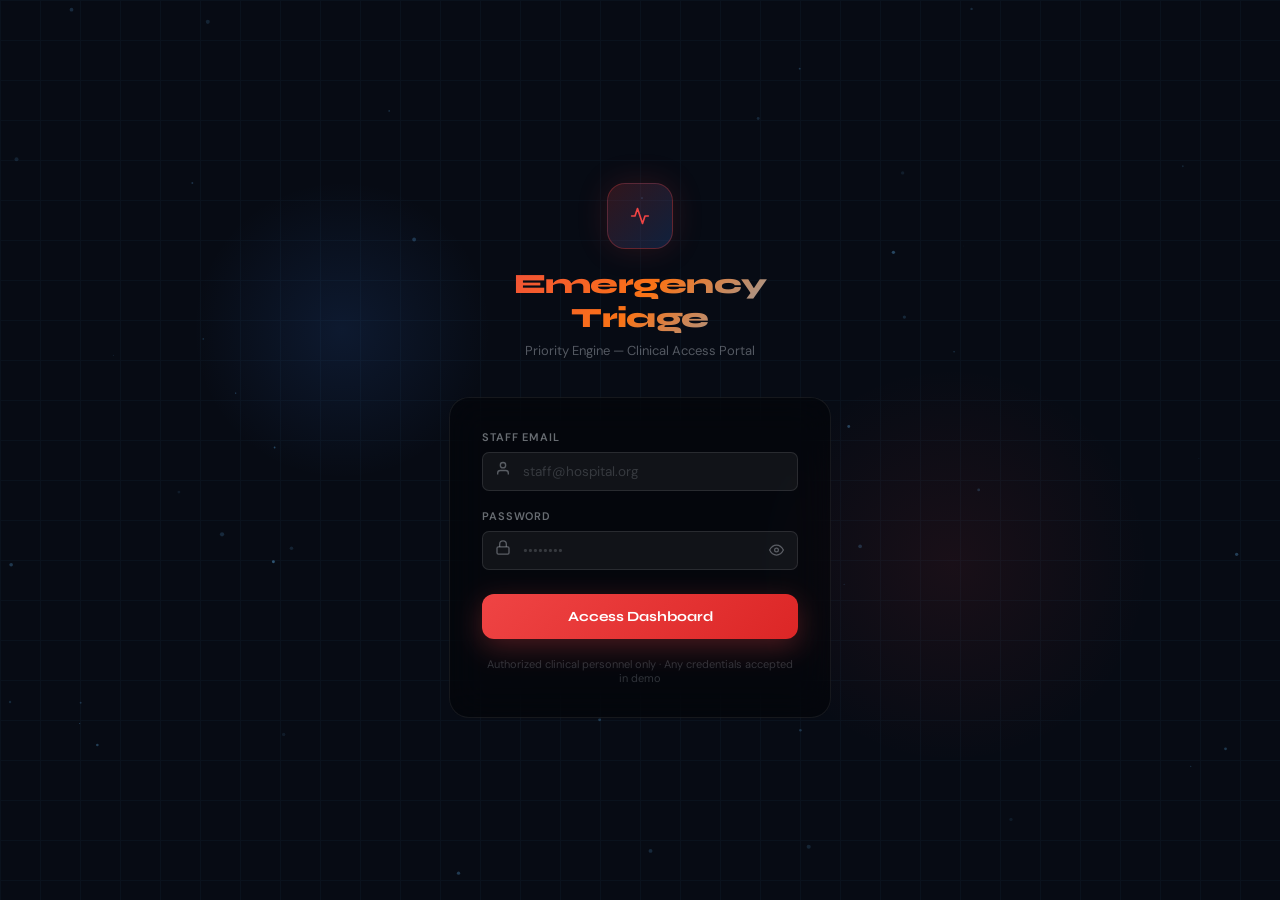
==== commit f4e3b2b5: "chore: setup deployment configurations for render and vercel" ====
--- a/frontend/login.html
+++ b/frontend/login.html
@@ -179,7 +179,10 @@
   setLoading(true);
   // Demo: try backend, fall back to mock
   try {
-    const res = await fetch('http://localhost:8080/api/auth/login', {
+    const authUrl = window.location.hostname === 'localhost' || window.location.hostname === '127.0.0.1' 
+      ? 'http://localhost:8080/api/auth/login'
+      : 'https://YOUR_BACKEND_NAME.onrender.com/api/auth/login';
+    const res = await fetch(authUrl, {
       method: 'POST',
       headers: { 'Content-Type': 'application/json' },
       body: JSON.stringify({ email, password: pass }),
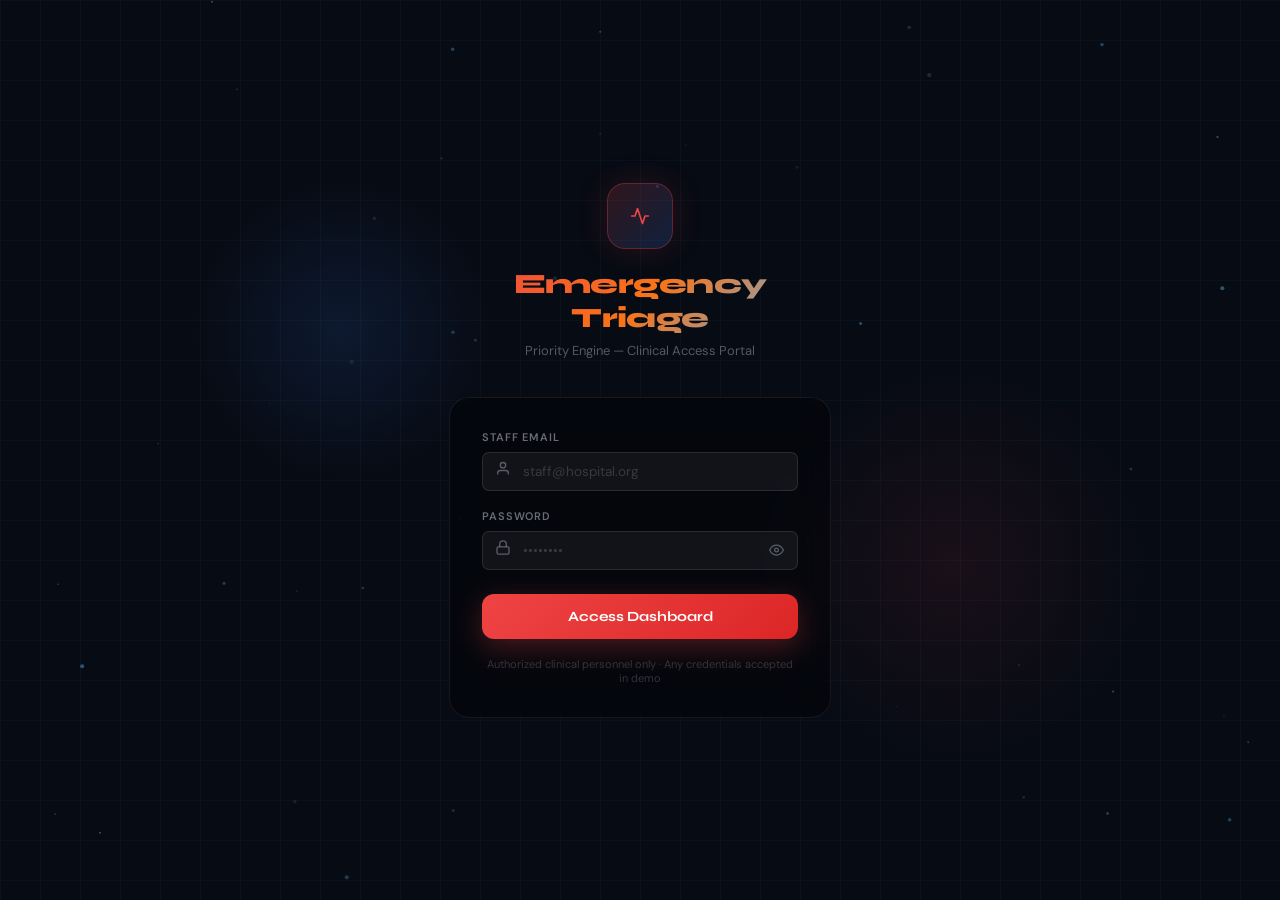
==== commit 3380a5d8: "update live backend render url" ====
--- a/frontend/login.html
+++ b/frontend/login.html
@@ -181,7 +181,7 @@
   try {
     const authUrl = window.location.hostname === 'localhost' || window.location.hostname === '127.0.0.1' 
       ? 'http://localhost:8080/api/auth/login'
-      : 'https://YOUR_BACKEND_NAME.onrender.com/api/auth/login';
+      : 'https://triage-engine-ub5p.onrender.com/api/auth/login';
     const res = await fetch(authUrl, {
       method: 'POST',
       headers: { 'Content-Type': 'application/json' },
